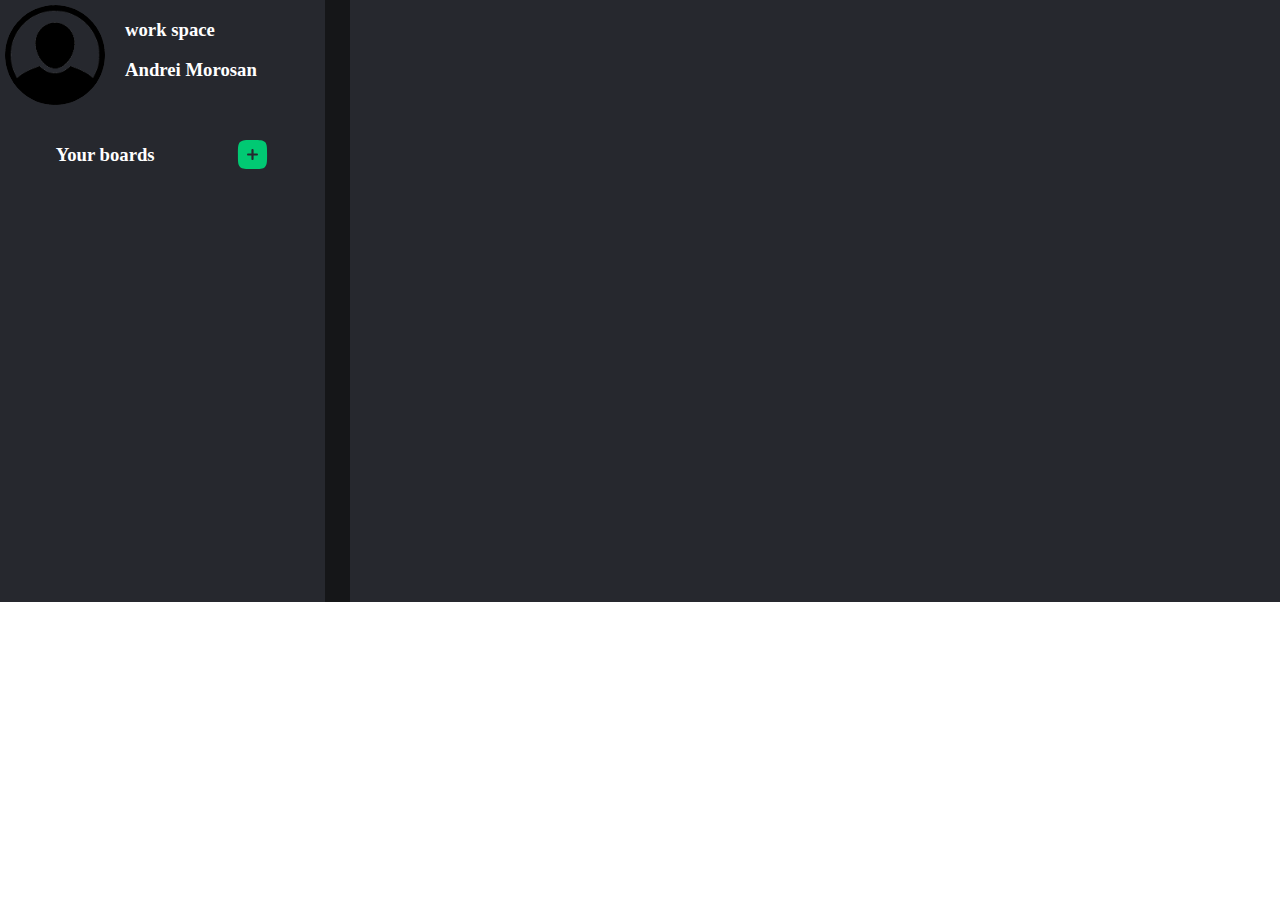
==== index.html @ 573fafa9 "finish the basic logic" ====
<!DOCTYPE html>
<html lang="en">
  <head>
    <meta charset="UTF-8" />
    <meta name="viewport" content="width=device-width, initial-scale=1.0" />
    <title>Document</title>
    <link rel="preconnect" href="https://fonts.googleapis.com" />
    <link rel="preconnect" href="https://fonts.gstatic.com" crossorigin />
    <link
      href="https://fonts.googleapis.com/css2?family=Prompt:wght@200&display=swap"
      rel="stylesheet"
    />
    <link rel="stylesheet" href="style.css" />
    <link rel="stylesheet" href="./style/tableList.css" />
  </head>
  <body>
    <div id="main-container">
      <div id="user-container">
        <div class="row-Dis" id="imgProfileName">
          <img src="./img/basic-user.png" alt="" class="img-user-circle" />
          <div>
            <h3>work space</h3>
            <h3>Andrei Morosan</h3>
          </div>
        </div>
        <div id="tableAdd">
          <div class="row-Dis" id="boardButton">
            <h3>Your boards</h3>
            <svg
              id="btnAdd"
              width="35px"
              height="35px"
              viewBox="0 0 24 24"
              fill="none"
              xmlns="http://www.w3.org/2000/svg"
            >
              <path
                fill-rule="evenodd"
                clip-rule="evenodd"
                d="M12 22C7.28595 22 4.92893 22 3.46447 20.5355C2 19.0711 2 16.714 2 12C2 7.28595 2 4.92893 3.46447 3.46447C4.92893 2 7.28595 2 12 2C16.714 2 19.0711 2 20.5355 3.46447C22 4.92893 22 7.28595 22 12C22 16.714 22 19.0711 20.5355 20.5355C19.0711 22 16.714 22 12 22ZM12 8.25C12.4142 8.25 12.75 8.58579 12.75 9V11.25H15C15.4142 11.25 15.75 11.5858 15.75 12C15.75 12.4142 15.4142 12.75 15 12.75H12.75L12.75 15C12.75 15.4142 12.4142 15.75 12 15.75C11.5858 15.75 11.25 15.4142 11.25 15V12.75H9C8.58579 12.75 8.25 12.4142 8.25 12C8.25 11.5858 8.58579 11.25 9 11.25H11.25L11.25 9C11.25 8.58579 11.5858 8.25 12 8.25Z"
                fill="#01c973"
              />
            </svg>
          </div>
          <div id="tableList">
              
          </div>
        </div>
      </div>
      <div id="table-container">
        <div id="addTableComponent">
          <svg
          id="btnAdd"
          width="35px"
          height="35px"
          viewBox="0 0 24 24"
          fill="none"
          xmlns="http://www.w3.org/2000/svg"
        >
          <path
            fill-rule="evenodd"
            clip-rule="evenodd"
            d="M12 22C7.28595 22 4.92893 22 3.46447 20.5355C2 19.0711 2 16.714 2 12C2 7.28595 2 4.92893 3.46447 3.46447C4.92893 2 7.28595 2 12 2C16.714 2 19.0711 2 20.5355 3.46447C22 4.92893 22 7.28595 22 12C22 16.714 22 19.0711 20.5355 20.5355C19.0711 22 16.714 22 12 22ZM12 8.25C12.4142 8.25 12.75 8.58579 12.75 9V11.25H15C15.4142 11.25 15.75 11.5858 15.75 12C15.75 12.4142 15.4142 12.75 15 12.75H12.75L12.75 15C12.75 15.4142 12.4142 15.75 12 15.75C11.5858 15.75 11.25 15.4142 11.25 15V12.75H9C8.58579 12.75 8.25 12.4142 8.25 12C8.25 11.5858 8.58579 11.25 9 11.25H11.25L11.25 9C11.25 8.58579 11.5858 8.25 12 8.25Z"
            fill="#01c973"
          />
        </svg>
        </div>
      
      </div>
    </div>
  </body>
  <script src="./scripts/main.js"></script>
  <script src="./scripts/tableList.js"></script>
  <script src="./webComponets/tableElement.js"></script>
  <script src="./webComponets/tableComponent.js"></script>
</html>
---- style.css ----
body {
  margin: 0;
}
h3 {
  color: white;
}
#main-container {
  width: 100%;
  min-height: 47vw;
  height: auto;
  background-color: #151618;
  display: grid;
  grid-template-columns: 0.7fr 2fr;
  gap: 25px;
 
}
#user-container {
  display: flex;
  flex-direction: column;

  height: auto;
  background-color: #26282e;
}
#imgProfileName {
  gap: 15px;
}

#tableAdd {
  display: flex;
  flex-direction: column;
  justify-content: center;
  align-items: center;
}
#tableList {
  width: 70%;
  min-height: 150px;
  height: auto;
  background-color: #151618;
  margin-top: 20px;
  border-top-left-radius: 15px;
  border-top-right-radius: 15px;
  border-bottom-left-radius: 15px;
  border-bottom-right-radius: 15px;

  display: flex;
  flex-direction: column;
  align-items: center;
  opacity: 0;
}
.newInput {
  margin-top: 15px;
  margin-bottom: 15px;
  align-self: center;
}

#boardButton {
  margin-top: 15px;
  justify-content: space-evenly;
  gap: 5rem;
  align-items: center;
}

#table-container {
  background-color: #26282e;
  display: flex;
  flex-direction: row;
  justify-content: start;
  align-items: center;
  gap: 30px;
  overflow: auto;
}
#addTableComponent {
  margin-top: 15px;
  margin-left: 15px;
  width: 180px;
  height: 300px;
  background-color: #151618;
  border-top-left-radius: 15px;
  border-top-right-radius: 15px;
  border-bottom-left-radius: 15px;
  border-bottom-right-radius: 15px;
  display: flex;
  flex-direction: column;
  justify-content: center;
  align-items: center;
  opacity: 0;
  
}

#btnAdd:hover{
    cursor:pointer;
      
    transform: scale(1.1);
}

.row-Dis {
  display: flex;
  flex-direction: row;
}
.img-user-circle {
  margin: 5px;
  width: 100px;
  border-radius: 50%;
}
---- style/tableList.css ----
.newInput{
    width: 70%;
    background-color: #151618;
    border: 1px solid #01c973;
    color: white;
}
.newInput:focus{
    border: 1px solid #01c973;
    outline:none;
}
.newh2{
    color: white;
    font-size: 1.2rem;
    font-family: 'Prompt', sans-serif;
}
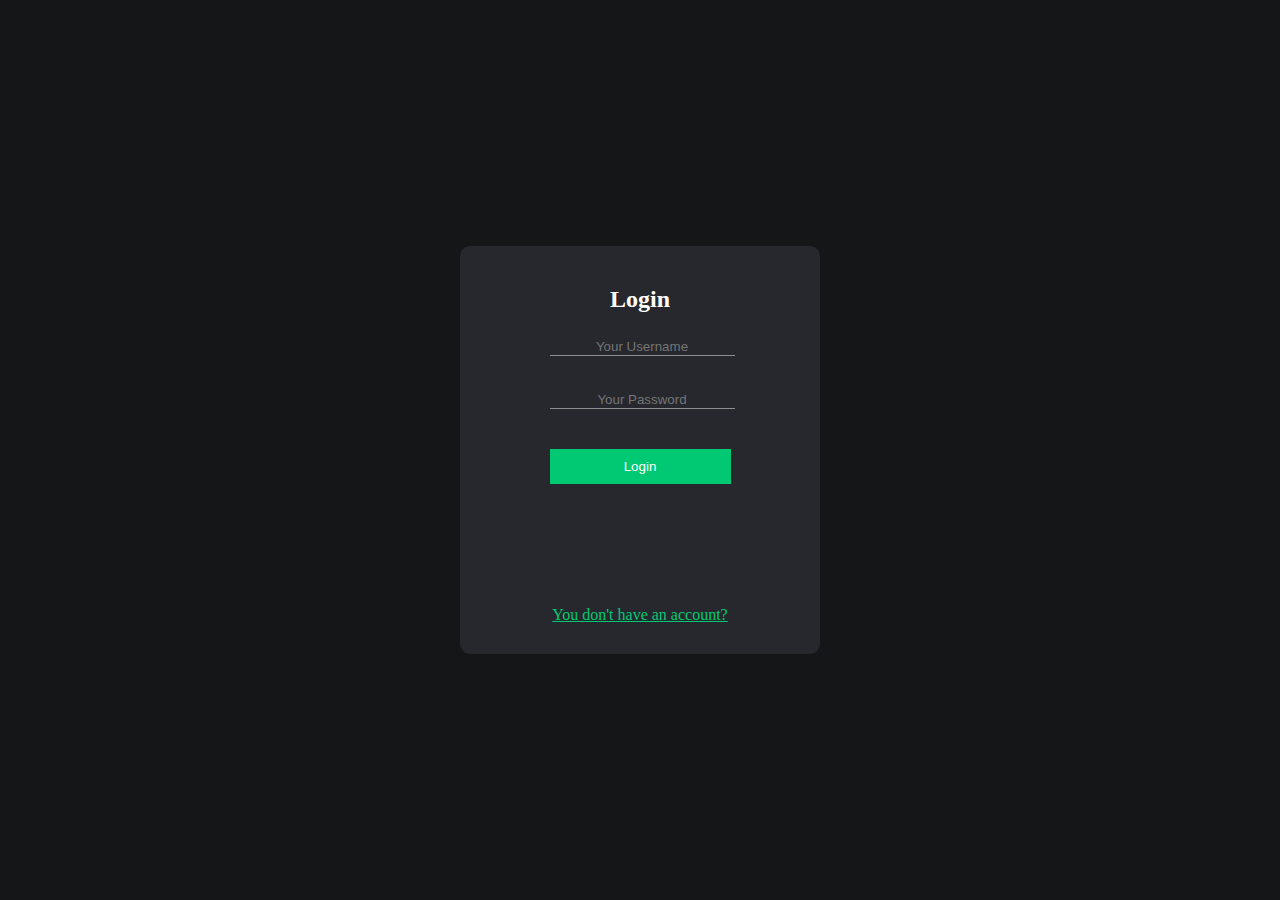
==== commit 1fa671a6: "creating the logic login and sign up logic" ====
--- a/index.html
+++ b/index.html
@@ -14,7 +14,33 @@
     <link rel="stylesheet" href="./style/tableList.css" />
   </head>
   <body>
-    <div id="main-container">
+    <div id="login-form">
+      <div id="login-container">
+        <h2>Login</h2>
+        <form id="loginForm">
+          <input
+            type="text"
+            id="username"
+            name="username"
+            required
+            placeholder="Your Username"
+          />
+          <br />
+
+          <input
+            type="password"
+            id="password"
+            name="password"
+            required
+            placeholder="Your Password"
+          />
+          <br />
+          <button type="submit">Login</button>
+        </form>
+        <a href="./Pages/SignUpPage.html" id="signUp">You don't have an account?</a>
+      </div>
+    </div>
+    <div id="main-container" style="display: none">
       <div id="user-container">
         <div class="row-Dis" id="imgProfileName">
           <img src="./img/basic-user.png" alt="" class="img-user-circle" />
@@ -42,35 +68,36 @@
               />
             </svg>
           </div>
-          <div id="tableList">
-              
-          </div>
+          <div id="tableList"></div>
         </div>
       </div>
       <div id="table-container">
         <div id="addTableComponent">
           <svg
-          id="btnAdd"
-          width="35px"
-          height="35px"
-          viewBox="0 0 24 24"
-          fill="none"
-          xmlns="http://www.w3.org/2000/svg"
-        >
-          <path
-            fill-rule="evenodd"
-            clip-rule="evenodd"
-            d="M12 22C7.28595 22 4.92893 22 3.46447 20.5355C2 19.0711 2 16.714 2 12C2 7.28595 2 4.92893 3.46447 3.46447C4.92893 2 7.28595 2 12 2C16.714 2 19.0711 2 20.5355 3.46447C22 4.92893 22 7.28595 22 12C22 16.714 22 19.0711 20.5355 20.5355C19.0711 22 16.714 22 12 22ZM12 8.25C12.4142 8.25 12.75 8.58579 12.75 9V11.25H15C15.4142 11.25 15.75 11.5858 15.75 12C15.75 12.4142 15.4142 12.75 15 12.75H12.75L12.75 15C12.75 15.4142 12.4142 15.75 12 15.75C11.5858 15.75 11.25 15.4142 11.25 15V12.75H9C8.58579 12.75 8.25 12.4142 8.25 12C8.25 11.5858 8.58579 11.25 9 11.25H11.25L11.25 9C11.25 8.58579 11.5858 8.25 12 8.25Z"
-            fill="#01c973"
-          />
-        </svg>
+            id="btnAdd"
+            width="35px"
+            height="35px"
+            viewBox="0 0 24 24"
+            fill="none"
+            xmlns="http://www.w3.org/2000/svg"
+          >
+            <path
+              fill-rule="evenodd"
+              clip-rule="evenodd"
+              d="M12 22C7.28595 22 4.92893 22 3.46447 20.5355C2 19.0711 2 16.714 2 12C2 7.28595 2 4.92893 3.46447 3.46447C4.92893 2 7.28595 2 12 2C16.714 2 19.0711 2 20.5355 3.46447C22 4.92893 22 7.28595 22 12C22 16.714 22 19.0711 20.5355 20.5355C19.0711 22 16.714 22 12 22ZM12 8.25C12.4142 8.25 12.75 8.58579 12.75 9V11.25H15C15.4142 11.25 15.75 11.5858 15.75 12C15.75 12.4142 15.4142 12.75 15 12.75H12.75L12.75 15C12.75 15.4142 12.4142 15.75 12 15.75C11.5858 15.75 11.25 15.4142 11.25 15V12.75H9C8.58579 12.75 8.25 12.4142 8.25 12C8.25 11.5858 8.58579 11.25 9 11.25H11.25L11.25 9C11.25 8.58579 11.5858 8.25 12 8.25Z"
+              fill="#01c973"
+            />
+          </svg>
         </div>
-      
       </div>
     </div>
   </body>
   <script src="./scripts/main.js"></script>
-  <script src="./scripts/tableList.js"></script>
+  <script src="./scripts/tableList.js" type="module"></script>
   <script src="./webComponets/tableElement.js"></script>
   <script src="./webComponets/tableComponent.js"></script>
+  <script src="./webComponets/columnTable.js"></script>
+  <script src="./webComponets/cardTable.js"></script>
+  <script type="module" src="./objects/tableListdata.js"></script>
+  <script src="./scripts/authenticationLogic.js"></script>
 </html>
--- a/style.css
+++ b/style.css
@@ -1,6 +1,115 @@
 body {
   margin: 0;
-}
+  background-color: #151618;
+  display: flex;
+  justify-content: center;
+  align-items: center;
+  height: 100vh;
+}
+#signUp-container{
+  width: 20rem;
+  margin: 0 auto;
+  text-align: center;
+}
+
+#signUp-form-div{
+  background-color: #151618;
+  display: flex;
+  flex-direction: column;
+  align-items: center;
+
+}
+
+/* Estilo para los campos de entrada */
+input[type="text"],
+input[type="email"],
+input[type="password"] {
+  margin: 5px 0;
+  width: 100%;
+  border: none;
+  border-bottom: solid rgb(143, 143, 143) 1px;
+
+  margin-bottom: 30px;
+
+  background: none;
+  color: rgba(255, 255, 255, 0.555);
+}
+
+/* Estilo para el botón de envío */
+button[type="submit"] {
+  width: 100%;
+  padding: 8px;
+  background-color: #26282e;
+  color: white;
+  border: none;
+  cursor: pointer;
+}
+
+/* Estilos adicionales según sea necesario */
+h2 {
+  font-size: 24px;
+  margin-bottom: 20px;
+}
+
+
+#login-form {
+  background-color: #26282e;
+  width: 20rem;
+  height: 23rem;
+  padding: 20px;
+  border-radius: 10px;
+}
+
+#login-container {
+  width: 100%;
+  display: flex;
+  flex-direction: column;
+  justify-content: center;
+  text-align: center;
+  align-items: center;
+  height: 100%;
+}
+
+#login-container h2{
+  color: white;
+  
+}
+
+input[type="text"],
+input[type="password"] {
+  margin: 5px 0;
+  width: 100%;
+  border: none;
+  border-bottom: solid rgb(143, 143, 143) 1px;
+
+  margin-bottom: 30px;
+
+  background: none;
+  color: rgba(255, 255, 255, 0.555);
+}
+::placeholder {
+  text-align: center;
+}
+
+button[type="submit"] {
+  background-color: #01c973;
+  color: white;
+  border: none;
+  padding: 10px 20px;
+  margin-top: 10px;
+  cursor: pointer;
+}
+
+button[type="submit"]:hover {
+  background-color: #009b5b;
+}
+#signUp{
+  color:#01c973;
+
+  margin-top: auto; /* Empuja el enlace hacia abajo */
+  margin-bottom: 10px;
+}
+
 h3 {
   color: white;
 }
@@ -8,11 +117,10 @@
   width: 100%;
   min-height: 47vw;
   height: auto;
-  background-color: #151618;
+
   display: grid;
   grid-template-columns: 0.7fr 2fr;
   gap: 25px;
- 
 }
 #user-container {
   display: flex;
@@ -84,13 +192,12 @@
   justify-content: center;
   align-items: center;
   opacity: 0;
-  
-}
-
-#btnAdd:hover{
-    cursor:pointer;
-      
-    transform: scale(1.1);
+}
+
+#btnAdd:hover {
+  cursor: pointer;
+
+  transform: scale(1.1);
 }
 
 .row-Dis {
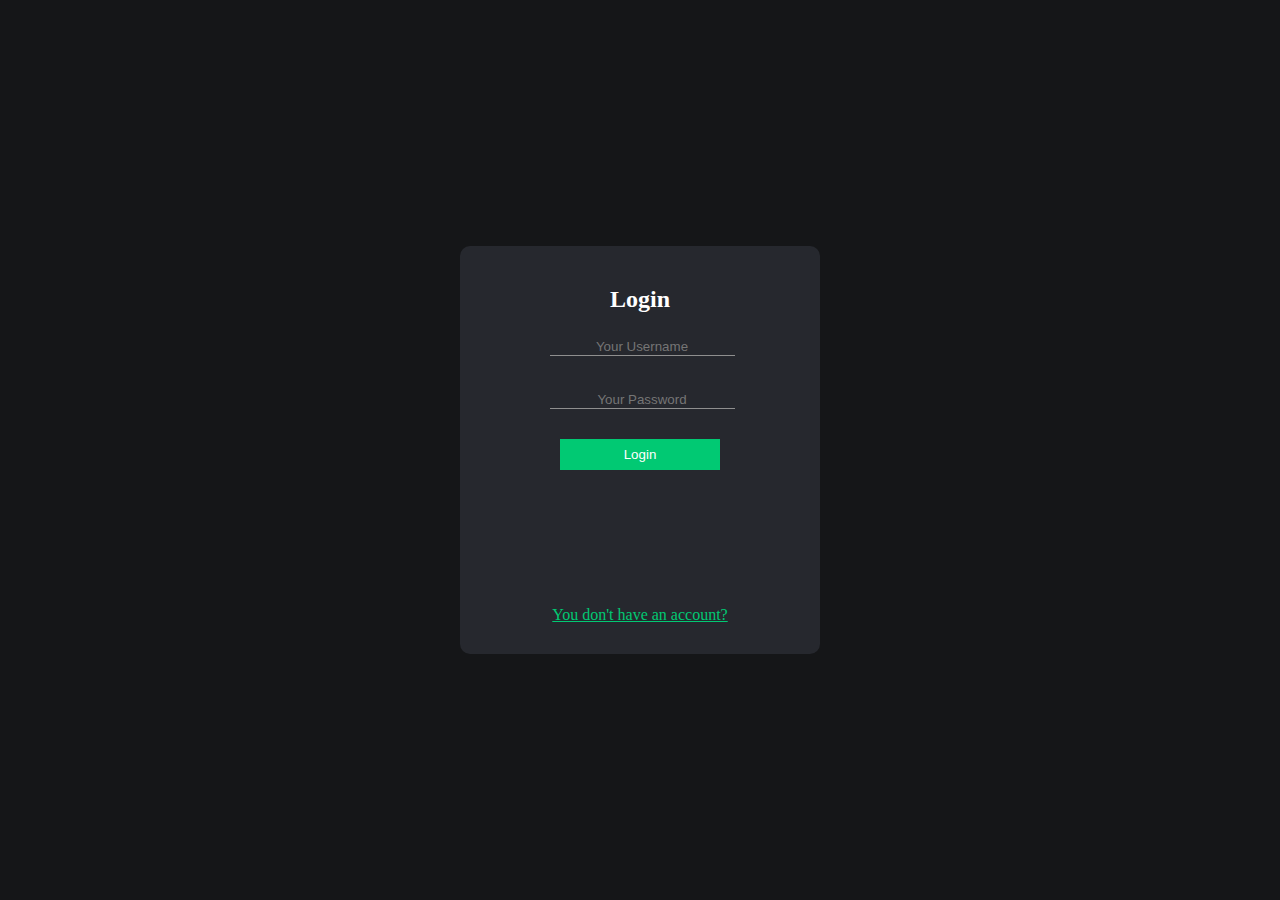
==== commit 96b95e04: "loggin and signUp page" ====
--- a/index.html
+++ b/index.html
@@ -35,8 +35,9 @@
             placeholder="Your Password"
           />
           <br />
-          <button type="submit">Login</button>
+          
         </form>
+        <button id="btnLoggin">Login</button>
         <a href="./Pages/SignUpPage.html" id="signUp">You don't have an account?</a>
       </div>
     </div>
@@ -99,5 +100,5 @@
   <script src="./webComponets/columnTable.js"></script>
   <script src="./webComponets/cardTable.js"></script>
   <script type="module" src="./objects/tableListdata.js"></script>
-  <script src="./scripts/authenticationLogic.js"></script>
+  
 </html>
--- a/style.css
+++ b/style.css
@@ -6,21 +6,27 @@
   align-items: center;
   height: 100vh;
 }
+h2{
+  color: white;
+}
 #signUp-container{
-  width: 20rem;
+  width: 75%;
   margin: 0 auto;
   text-align: center;
+
 }
 
 #signUp-form-div{
-  background-color: #151618;
-  display: flex;
-  flex-direction: column;
-  align-items: center;
-
-}
-
-/* Estilo para los campos de entrada */
+  width: 20rem;
+  background-color: #26282e;
+  display: flex;
+  flex-direction: column;
+  align-items: center;
+  
+
+}
+
+
 input[type="text"],
 input[type="email"],
 input[type="password"] {
@@ -35,17 +41,27 @@
   color: rgba(255, 255, 255, 0.555);
 }
 
-/* Estilo para el botón de envío */
-button[type="submit"] {
-  width: 100%;
+
+#btnSignUp {
+  width: 50%;
   padding: 8px;
-  background-color: #26282e;
-  color: white;
-  border: none;
-  cursor: pointer;
-}
-
-/* Estilos adicionales según sea necesario */
+  background-color: #01c973;
+  color: white;
+  border: none;
+  cursor: pointer;
+  margin-bottom: 10px;
+}
+#btnLoggin{
+  width: 50%;
+  padding: 8px;
+  background-color: #01c973;
+  color: white;
+  border: none;
+  cursor: pointer;
+  margin-bottom: 10px;
+}
+
+
 h2 {
   font-size: 24px;
   margin-bottom: 20px;
@@ -106,7 +122,7 @@
 #signUp{
   color:#01c973;
 
-  margin-top: auto; /* Empuja el enlace hacia abajo */
+  margin-top: auto; 
   margin-bottom: 10px;
 }
 
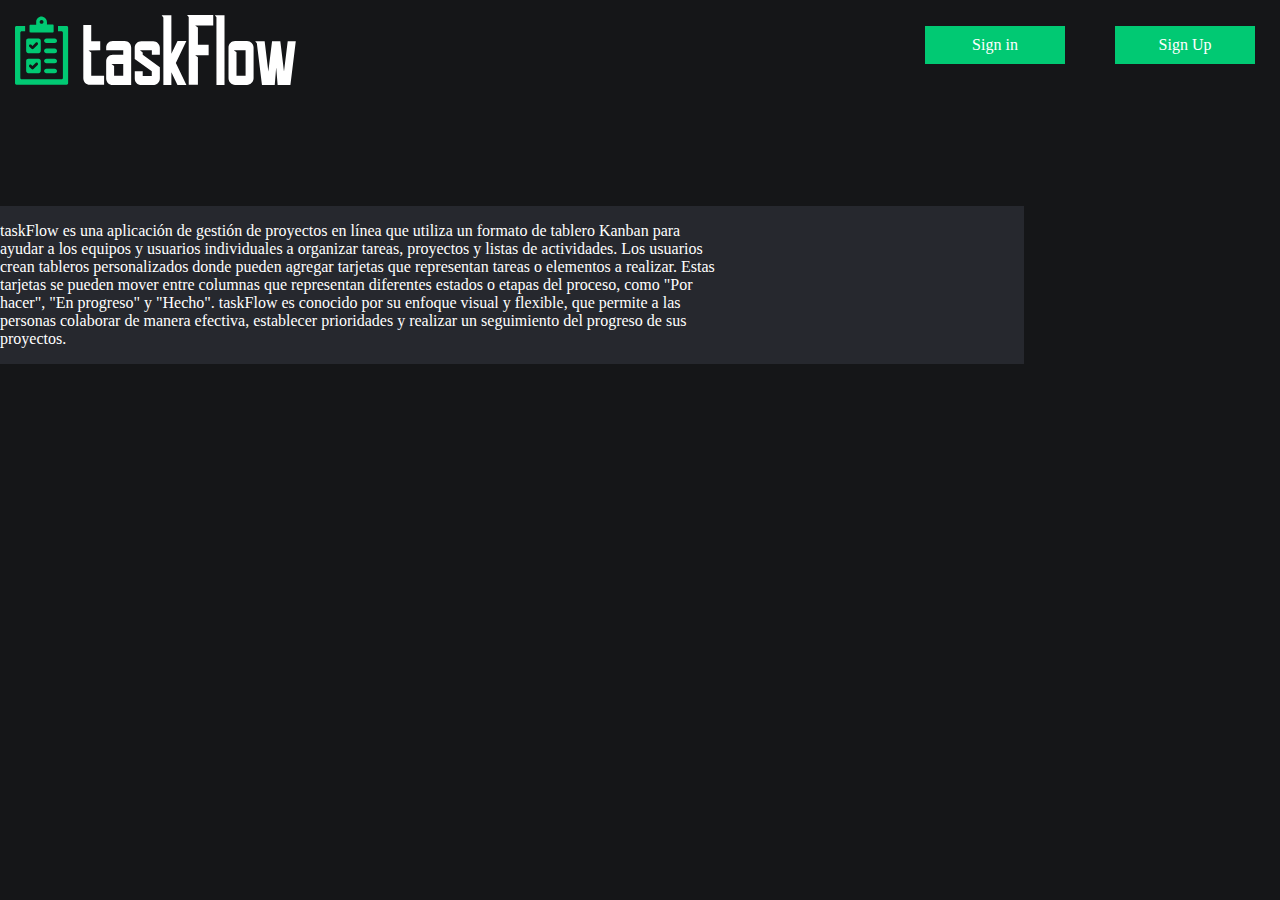
==== commit 6031b6b6: "creating homepage" ====
--- a/index.html
+++ b/index.html
@@ -3,102 +3,38 @@
   <head>
     <meta charset="UTF-8" />
     <meta name="viewport" content="width=device-width, initial-scale=1.0" />
-    <title>Document</title>
-    <link rel="preconnect" href="https://fonts.googleapis.com" />
-    <link rel="preconnect" href="https://fonts.gstatic.com" crossorigin />
-    <link
-      href="https://fonts.googleapis.com/css2?family=Prompt:wght@200&display=swap"
-      rel="stylesheet"
-    />
-    <link rel="stylesheet" href="style.css" />
+    <title>TaskFlow</title>
+  
+    <link rel="stylesheet" href="./style/main.css">
     <link rel="stylesheet" href="./style/tableList.css" />
   </head>
   <body>
-    <div id="login-form">
-      <div id="login-container">
-        <h2>Login</h2>
-        <form id="loginForm">
-          <input
-            type="text"
-            id="username"
-            name="username"
-            required
-            placeholder="Your Username"
-          />
-          <br />
-
-          <input
-            type="password"
-            id="password"
-            name="password"
-            required
-            placeholder="Your Password"
-          />
-          <br />
-          
-        </form>
-        <button id="btnLoggin">Login</button>
-        <a href="./Pages/SignUpPage.html" id="signUp">You don't have an account?</a>
-      </div>
-    </div>
-    <div id="main-container" style="display: none">
-      <div id="user-container">
-        <div class="row-Dis" id="imgProfileName">
-          <img src="./img/basic-user.png" alt="" class="img-user-circle" />
-          <div>
-            <h3>work space</h3>
-            <h3>Andrei Morosan</h3>
-          </div>
+    <div id="home-mainContaienr">
+      <div id="header">
+        <div id="logo">
+          <svg width="280.8" height="70.20968561941059" viewBox="0 0 369.99999999999994 92.51276239024898" class="css-1j8o68f"><defs id="SvgjsDefs3989"></defs><g id="SvgjsG3990" featurekey="symbolFeature-0" transform="matrix(0.9459459459459458,0,0,0.9459459459459458,-12.297297297297296,-0.3986031880249845)" fill="#01c973"><switch xmlns="http://www.w3.org/2000/svg"><foreignObject requiredExtensions="http://ns.adobe.com/AdobeIllustrator/10.0/" x="0" y="0" width="1" height="1"></foreignObject><g xmlns:i="http://ns.adobe.com/AdobeIllustrator/10.0/" i:extraneous="self"><g><path d="M53.5,36.4c0,1.7,1.4,3.2,3.2,3.2h11.6c1.7,0,3.2-1.4,3.2-3.2c0-1.8-1.4-3.2-3.2-3.2H56.7C55,33.2,53.5,34.6,53.5,36.4z"></path><path d="M68.3,47.2H56.7c-1.7,0-3.2,1.4-3.2,3.2c0,1.7,1.4,3.2,3.2,3.2h11.6c1.7,0,3.2-1.4,3.2-3.2     C71.5,48.7,70.1,47.2,68.3,47.2z"></path><path d="M68.3,61.3H56.7c-1.7,0-3.2,1.4-3.2,3.2c0,1.7,1.4,3.2,3.2,3.2h11.6c1.7,0,3.2-1.4,3.2-3.2     C71.5,62.7,70.1,61.3,68.3,61.3z"></path><path d="M68.3,75.3H56.7c-1.7,0-3.2,1.4-3.2,3.2c0,1.7,1.4,3.2,3.2,3.2h11.6c1.7,0,3.2-1.4,3.2-3.2     C71.5,76.7,70.1,75.3,68.3,75.3z"></path><path d="M31.5,53.6h14.4c1.6,0,3-1.3,3-3V36.2c0-1.6-1.3-3-3-3H31.5c-1.6,0-3,1.3-3,3v14.4C28.5,52.3,29.9,53.6,31.5,53.6z      M33,42c0.8-0.8,2-0.8,2.8,0l1.5,1.5l4.4-4.4c0.8-0.8,2-0.8,2.8,0c0.4,0.4,0.6,0.9,0.6,1.4c0,0.5-0.2,1-0.6,1.4c0,0,0,0,0,0     l-5.7,5.7c-0.4,0.4-0.9,0.6-1.4,0.6c-0.5,0-1-0.2-1.4-0.6L33,44.8C32.3,44.1,32.3,42.8,33,42z"></path><path d="M31.5,81.6h14.4c1.6,0,3-1.3,3-3V64.2c0-1.6-1.3-3-3-3H31.5c-1.6,0-3,1.3-3,3v14.4C28.5,80.3,29.9,81.6,31.5,81.6z      M33,70.1c0.8-0.8,2-0.8,2.8,0l1.5,1.5l4.4-4.4c0.8-0.8,2-0.8,2.8,0c0.4,0.4,0.6,0.9,0.6,1.4c0,0.5-0.2,1-0.6,1.4c0,0,0,0,0,0     l-5.7,5.7c-0.4,0.4-0.9,0.6-1.4,0.6c-0.5,0-1-0.2-1.4-0.6L33,72.9C32.3,72.1,32.3,70.8,33,70.1z"></path><path d="M85,15.8H72.9v7.3h4.8c1.1,0,2,0.9,2,2v63c0,1.1-0.9,2-2,2H22.4c-1.1,0-2-0.9-2-2v-63c0-1.1,0.9-2,2-2h4.7v-7.3H15     c-1.1,0-2,0.9-2,2v77.7c0,1.1,0.9,2,2,2h70c1.1,0,2-0.9,2-2V17.8C87,16.7,86.1,15.8,85,15.8z"></path><path d="M34.6,24.7h30.8c0.8,0,1.4-0.6,1.4-1.4v-8.1c0-0.8-0.6-1.4-1.4-1.4h-7.9v-3.5c0-3.6-2.4-6.9-5.9-7.6     c-4.8-1-9.1,2.7-9.1,7.4v3.8h-7.9c-0.8,0-1.4,0.6-1.4,1.4v8.1C33.2,24.1,33.8,24.7,34.6,24.7z M50,7.3c1.5,0,2.7,1.2,2.7,2.7     s-1.2,2.7-2.7,2.7c-1.5,0-2.7-1.2-2.7-2.7S48.5,7.3,50,7.3z"></path></g></g></switch></g><g id="SvgjsG3991" featurekey="nameFeature-0" transform="matrix(3.285851935322539,0,0,3.285851935322539,86.04613515214145,-39.27289606564369)" fill="#ffffff"><path d="M3.2888 26.15 l1.0963 0.80214 l0 9.3583 l5.1604 0 l0 3.6364 l-5.7219 0 c-1.4706 0 -2.6203 -1.1497 -2.6203 -2.6203 l0 -21.364 l3.1818 0 l0 6.5241 l3.6096 0 l0 3.6364 z M12.486671122994652 31.604300000000002 l1.0695 0.82888 l0 3.9037 l3.6631 0 l0 -4.7326 l-4.7326 0 z M20.401171122994654 25.053 l0 14.947 l0 0.026738 l-7.3797 -0.026738 c-1.4973 0 -2.6471 -1.1497 -2.6471 -2.6203 l0 -6.8182 c0 -1.4706 1.1497 -2.6203 2.6471 -2.6203 l4.1979 0 l0 -1.8449 l-6.8449 -0.026738 l0 -1.016 c0 -1.4973 1.1497 -2.6471 2.6471 -2.6471 l4.7594 0 c1.4706 0 2.6203 1.1497 2.6203 2.6471 z M24.46528342245989 22.46 l4.7861 0 c1.4171 0 2.6471 1.1765 2.6471 2.6203 l0 2.861 l-3.2086 0 l0 -1.8182 l-4.7594 0 l1.0963 0.82888 l0 0.9893 l6.8717 5 l0 4.4652 c0 1.4973 -1.2299 2.6471 -2.6471 2.6471 l-4.7861 0 c-1.4706 0 -2.6203 -1.1497 -2.6203 -2.6471 l0 -2.861 l3.1818 0 l0 1.8449 l3.6364 0 l0 -1.8449 l-6.8449 -4.9733 l0 -4.492 c0 -1.4706 1.1497 -2.6203 2.6471 -2.6203 z M36.52410213903743 27.46 l2.4599 -5.0802 l3.5561 0 l-4.2246 8.8235 l4.2513 8.8503 l-3.5829 0 l-2.4599 -5.107 l0 5.1337 l-3.2086 0 l0 -27.166 l-0.026738 0 l-0.66845 -0.82888 l3.9037 0 l0 15.374 z M43.475895721925134 12.780999999999999 l-0.66845 -0.82888 l10.508 0 l0 4.2246 l-7.246 0 l1.0963 0.82888 l0 6.8449 l4.3048 0 l0 4.2246 l-5.4011 0 l1.0963 0.82888 l0 11.043 l-3.6898 0 l0 -27.166 z M57.834244919786094 40.080214 l-3.2353 0 l0 -27.193 l-0.66845 -0.80214 l3.9037 0 l0 27.995 z M61.55076631016043 26.07 l1.0963 0.80214 l0 9.4385 l3.6364 0 l0 -10.241 l-4.7326 0 z M69.49186631016042 25.027 l0 12.326 c0 1.4171 -1.2299 2.6471 -2.6471 2.6471 l-4.7594 0 c-1.4973 0 -2.6471 -1.2299 -2.6471 -2.6471 l0 -12.326 c0 -1.4973 1.1497 -2.6471 2.6471 -2.6471 l4.7594 0 c1.4973 0 2.6471 1.2299 2.6471 2.6471 z M76.89843315508021 22.513 l3.3155 0 l1.4706 12.086 l1.4973 -12.086 l3.2353 0 l-2.1658 17.594 l-5.107 0 l-0.58824 -7.139 l-0.58824 7.139 l-5.107 0 l-2.0588 -16.791 l-0.66845 -0.80214 l3.7968 0 l1.4706 12.086 z"></path></g></svg>
         </div>
-        <div id="tableAdd">
-          <div class="row-Dis" id="boardButton">
-            <h3>Your boards</h3>
-            <svg
-              id="btnAdd"
-              width="35px"
-              height="35px"
-              viewBox="0 0 24 24"
-              fill="none"
-              xmlns="http://www.w3.org/2000/svg"
-            >
-              <path
-                fill-rule="evenodd"
-                clip-rule="evenodd"
-                d="M12 22C7.28595 22 4.92893 22 3.46447 20.5355C2 19.0711 2 16.714 2 12C2 7.28595 2 4.92893 3.46447 3.46447C4.92893 2 7.28595 2 12 2C16.714 2 19.0711 2 20.5355 3.46447C22 4.92893 22 7.28595 22 12C22 16.714 22 19.0711 20.5355 20.5355C19.0711 22 16.714 22 12 22ZM12 8.25C12.4142 8.25 12.75 8.58579 12.75 9V11.25H15C15.4142 11.25 15.75 11.5858 15.75 12C15.75 12.4142 15.4142 12.75 15 12.75H12.75L12.75 15C12.75 15.4142 12.4142 15.75 12 15.75C11.5858 15.75 11.25 15.4142 11.25 15V12.75H9C8.58579 12.75 8.25 12.4142 8.25 12C8.25 11.5858 8.58579 11.25 9 11.25H11.25L11.25 9C11.25 8.58579 11.5858 8.25 12 8.25Z"
-                fill="#01c973"
-              />
-            </svg>
-          </div>
-          <div id="tableList"></div>
+        <div>
+          <ul>
+            <li><a href="">Sign in </a></li>
+            <li><a href="./Pages/SignUpPage.html">Sign Up</a></li>
+          </ul>
         </div>
       </div>
-      <div id="table-container">
-        <div id="addTableComponent">
-          <svg
-            id="btnAdd"
-            width="35px"
-            height="35px"
-            viewBox="0 0 24 24"
-            fill="none"
-            xmlns="http://www.w3.org/2000/svg"
-          >
-            <path
-              fill-rule="evenodd"
-              clip-rule="evenodd"
-              d="M12 22C7.28595 22 4.92893 22 3.46447 20.5355C2 19.0711 2 16.714 2 12C2 7.28595 2 4.92893 3.46447 3.46447C4.92893 2 7.28595 2 12 2C16.714 2 19.0711 2 20.5355 3.46447C22 4.92893 22 7.28595 22 12C22 16.714 22 19.0711 20.5355 20.5355C19.0711 22 16.714 22 12 22ZM12 8.25C12.4142 8.25 12.75 8.58579 12.75 9V11.25H15C15.4142 11.25 15.75 11.5858 15.75 12C15.75 12.4142 15.4142 12.75 15 12.75H12.75L12.75 15C12.75 15.4142 12.4142 15.75 12 15.75C11.5858 15.75 11.25 15.4142 11.25 15V12.75H9C8.58579 12.75 8.25 12.4142 8.25 12C8.25 11.5858 8.58579 11.25 9 11.25H11.25L11.25 9C11.25 8.58579 11.5858 8.25 12 8.25Z"
-              fill="#01c973"
-            />
-          </svg>
+      <div id="mainContent">
+        <div>
+          <div class="divsMainContent" id="data-div">
+            <p>
+              taskFlow es una aplicación de gestión de proyectos en línea que utiliza un formato de tablero Kanban para ayudar a los equipos y usuarios individuales a organizar tareas, proyectos y listas de actividades. Los usuarios crean tableros personalizados donde pueden agregar tarjetas que representan tareas o elementos a realizar. Estas tarjetas se pueden mover entre columnas que representan diferentes estados o etapas del proceso, como "Por hacer", "En progreso" y "Hecho". taskFlow es conocido por su enfoque visual y flexible, que permite a las personas colaborar de manera efectiva, establecer prioridades y realizar un seguimiento del progreso de sus proyectos.</p>
+          </div>
+          <div class="divsMainContent">
+            <img src="https://luna1.co/f9f450.png" alt="" id="img-home">
+          </div>
         </div>
       </div>
     </div>
   </body>
   <script src="./scripts/main.js"></script>
-  <script src="./scripts/tableList.js" type="module"></script>
-  <script src="./webComponets/tableElement.js"></script>
-  <script src="./webComponets/tableComponent.js"></script>
-  <script src="./webComponets/columnTable.js"></script>
-  <script src="./webComponets/cardTable.js"></script>
-  <script type="module" src="./objects/tableListdata.js"></script>
+  
   
 </html>
--- a/style/main.css
+++ b/style/main.css
@@ -0,0 +1,74 @@
+/* background-color: #26282e;  back color table*/
+/* background-color: #151618; back color body */
+/* back color btn #01c973; */
+
+body {
+  margin: 0;
+  background-color: #151618;
+}
+#home-mainContaienr {
+  width: 100%;
+  height: 100vh;
+}
+#header {
+  display: flex;
+  flex-direction: row;
+  justify-content: space-between;
+}
+#header ul {
+  display: flex;
+  flex-direction: row;
+  justify-content: space-between;
+  gap: 50px;
+  padding-right: 25px;
+
+  list-style: none;
+}
+#header ul li {
+  padding: 10px 20px;
+  margin-top: 10px;
+  width: 100px;
+  background-color: #01c973;
+  text-align: center;
+}
+
+a {
+  text-decoration: none;
+  color: white;
+}
+
+#logo {
+  background-color: #151618;
+  padding-top: 15px;
+  padding-left: 15px;
+}
+
+#mainContent {
+  display: flex;
+  flex-direction: column;
+  justify-content: center;
+
+  width: 80%;
+  margin-top: 13vh;
+
+  background-color: #26282e;
+}
+
+#mainContent :first-child {
+  height: auto;
+
+  display: flex;
+  flex-direction: row;
+  gap: 7rem;
+}
+
+#img-home {
+  width: 100%;
+}
+#data-div {
+  width: 70%;
+  color: white;
+}
+
+.divsMainContent {
+}
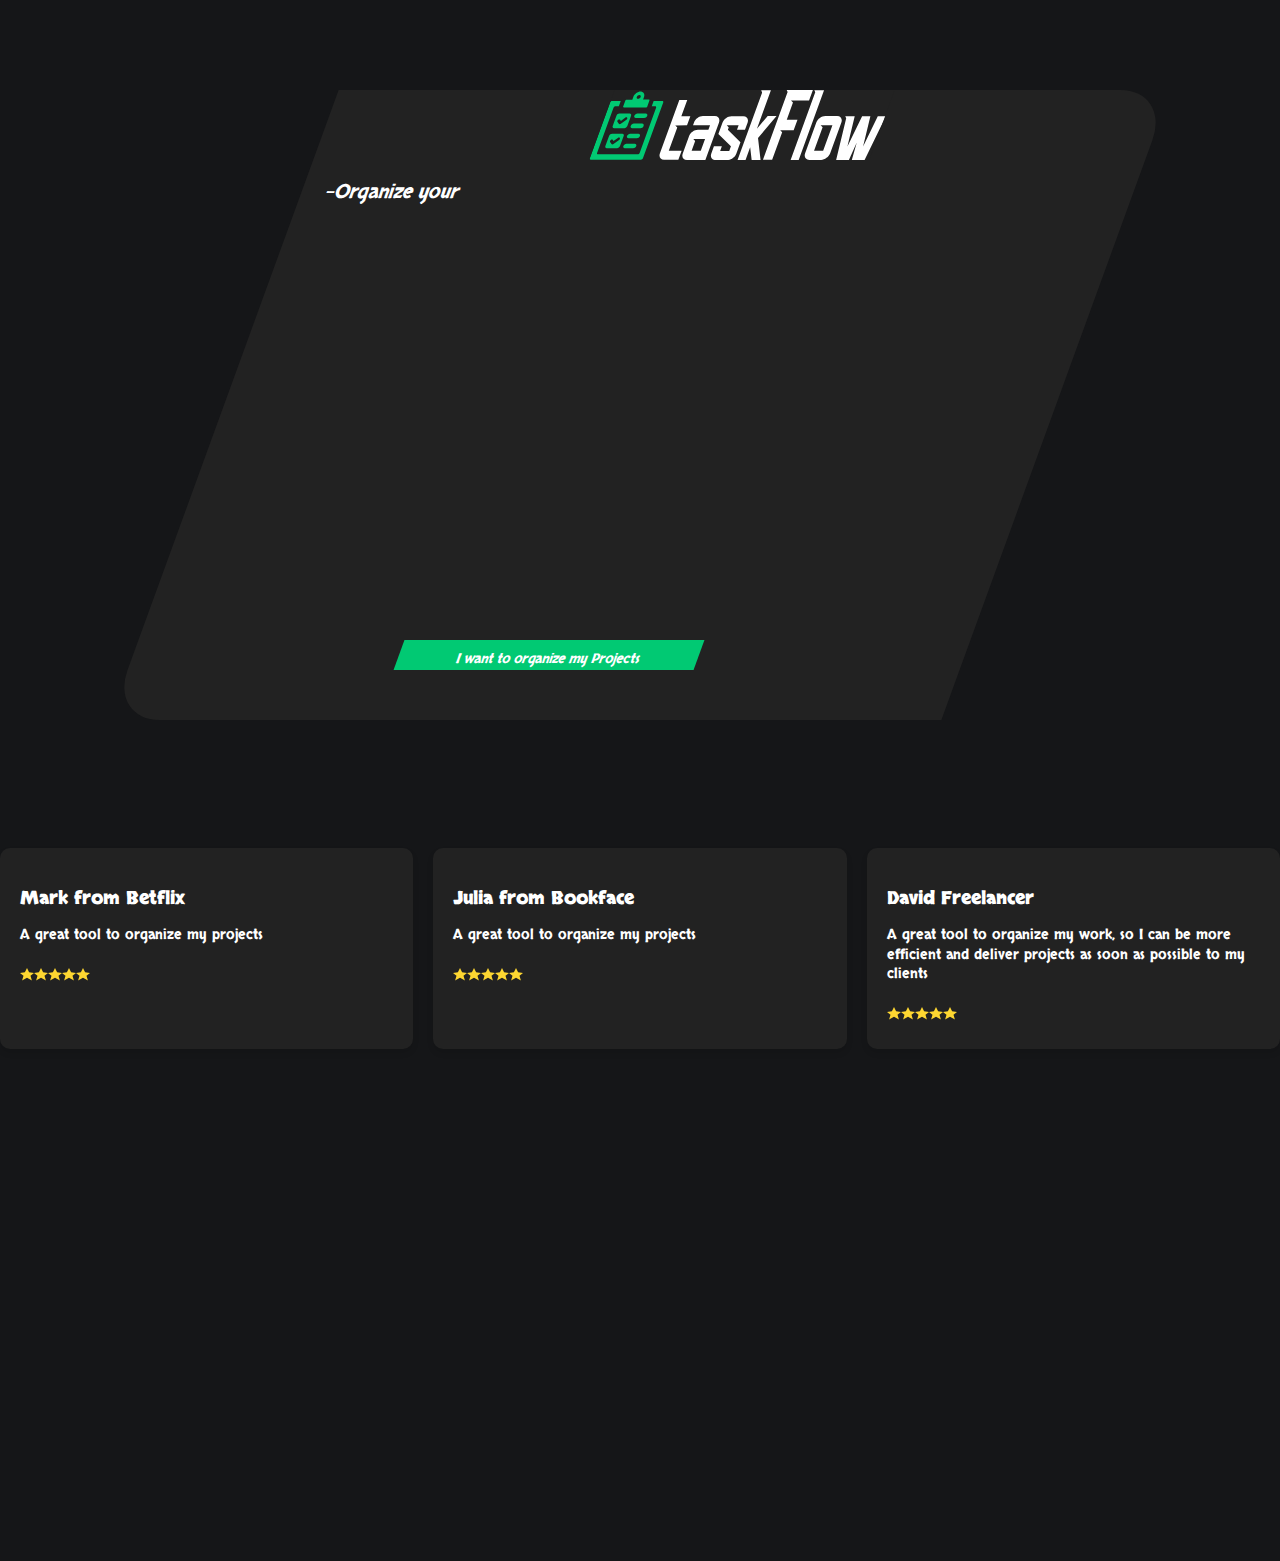
==== commit 97c32eeb: "working in the home page" ====
--- a/index.html
+++ b/index.html
@@ -4,37 +4,277 @@
     <meta charset="UTF-8" />
     <meta name="viewport" content="width=device-width, initial-scale=1.0" />
     <title>TaskFlow</title>
-  
-    <link rel="stylesheet" href="./style/main.css">
+    <link rel="preconnect" href="https://fonts.googleapis.com" />
+    <link rel="preconnect" href="https://fonts.gstatic.com" crossorigin />
+    <link
+      href="https://fonts.googleapis.com/css2?family=Prompt:wght@200&family=Skranji&display=swap"
+      rel="stylesheet"
+    />
+    <link rel="stylesheet" href="./style/main.css" />
     <link rel="stylesheet" href="./style/tableList.css" />
   </head>
   <body>
-    <div id="home-mainContaienr">
-      <div id="header">
-        <div id="logo">
-          <svg width="280.8" height="70.20968561941059" viewBox="0 0 369.99999999999994 92.51276239024898" class="css-1j8o68f"><defs id="SvgjsDefs3989"></defs><g id="SvgjsG3990" featurekey="symbolFeature-0" transform="matrix(0.9459459459459458,0,0,0.9459459459459458,-12.297297297297296,-0.3986031880249845)" fill="#01c973"><switch xmlns="http://www.w3.org/2000/svg"><foreignObject requiredExtensions="http://ns.adobe.com/AdobeIllustrator/10.0/" x="0" y="0" width="1" height="1"></foreignObject><g xmlns:i="http://ns.adobe.com/AdobeIllustrator/10.0/" i:extraneous="self"><g><path d="M53.5,36.4c0,1.7,1.4,3.2,3.2,3.2h11.6c1.7,0,3.2-1.4,3.2-3.2c0-1.8-1.4-3.2-3.2-3.2H56.7C55,33.2,53.5,34.6,53.5,36.4z"></path><path d="M68.3,47.2H56.7c-1.7,0-3.2,1.4-3.2,3.2c0,1.7,1.4,3.2,3.2,3.2h11.6c1.7,0,3.2-1.4,3.2-3.2     C71.5,48.7,70.1,47.2,68.3,47.2z"></path><path d="M68.3,61.3H56.7c-1.7,0-3.2,1.4-3.2,3.2c0,1.7,1.4,3.2,3.2,3.2h11.6c1.7,0,3.2-1.4,3.2-3.2     C71.5,62.7,70.1,61.3,68.3,61.3z"></path><path d="M68.3,75.3H56.7c-1.7,0-3.2,1.4-3.2,3.2c0,1.7,1.4,3.2,3.2,3.2h11.6c1.7,0,3.2-1.4,3.2-3.2     C71.5,76.7,70.1,75.3,68.3,75.3z"></path><path d="M31.5,53.6h14.4c1.6,0,3-1.3,3-3V36.2c0-1.6-1.3-3-3-3H31.5c-1.6,0-3,1.3-3,3v14.4C28.5,52.3,29.9,53.6,31.5,53.6z      M33,42c0.8-0.8,2-0.8,2.8,0l1.5,1.5l4.4-4.4c0.8-0.8,2-0.8,2.8,0c0.4,0.4,0.6,0.9,0.6,1.4c0,0.5-0.2,1-0.6,1.4c0,0,0,0,0,0     l-5.7,5.7c-0.4,0.4-0.9,0.6-1.4,0.6c-0.5,0-1-0.2-1.4-0.6L33,44.8C32.3,44.1,32.3,42.8,33,42z"></path><path d="M31.5,81.6h14.4c1.6,0,3-1.3,3-3V64.2c0-1.6-1.3-3-3-3H31.5c-1.6,0-3,1.3-3,3v14.4C28.5,80.3,29.9,81.6,31.5,81.6z      M33,70.1c0.8-0.8,2-0.8,2.8,0l1.5,1.5l4.4-4.4c0.8-0.8,2-0.8,2.8,0c0.4,0.4,0.6,0.9,0.6,1.4c0,0.5-0.2,1-0.6,1.4c0,0,0,0,0,0     l-5.7,5.7c-0.4,0.4-0.9,0.6-1.4,0.6c-0.5,0-1-0.2-1.4-0.6L33,72.9C32.3,72.1,32.3,70.8,33,70.1z"></path><path d="M85,15.8H72.9v7.3h4.8c1.1,0,2,0.9,2,2v63c0,1.1-0.9,2-2,2H22.4c-1.1,0-2-0.9-2-2v-63c0-1.1,0.9-2,2-2h4.7v-7.3H15     c-1.1,0-2,0.9-2,2v77.7c0,1.1,0.9,2,2,2h70c1.1,0,2-0.9,2-2V17.8C87,16.7,86.1,15.8,85,15.8z"></path><path d="M34.6,24.7h30.8c0.8,0,1.4-0.6,1.4-1.4v-8.1c0-0.8-0.6-1.4-1.4-1.4h-7.9v-3.5c0-3.6-2.4-6.9-5.9-7.6     c-4.8-1-9.1,2.7-9.1,7.4v3.8h-7.9c-0.8,0-1.4,0.6-1.4,1.4v8.1C33.2,24.1,33.8,24.7,34.6,24.7z M50,7.3c1.5,0,2.7,1.2,2.7,2.7     s-1.2,2.7-2.7,2.7c-1.5,0-2.7-1.2-2.7-2.7S48.5,7.3,50,7.3z"></path></g></g></switch></g><g id="SvgjsG3991" featurekey="nameFeature-0" transform="matrix(3.285851935322539,0,0,3.285851935322539,86.04613515214145,-39.27289606564369)" fill="#ffffff"><path d="M3.2888 26.15 l1.0963 0.80214 l0 9.3583 l5.1604 0 l0 3.6364 l-5.7219 0 c-1.4706 0 -2.6203 -1.1497 -2.6203 -2.6203 l0 -21.364 l3.1818 0 l0 6.5241 l3.6096 0 l0 3.6364 z M12.486671122994652 31.604300000000002 l1.0695 0.82888 l0 3.9037 l3.6631 0 l0 -4.7326 l-4.7326 0 z M20.401171122994654 25.053 l0 14.947 l0 0.026738 l-7.3797 -0.026738 c-1.4973 0 -2.6471 -1.1497 -2.6471 -2.6203 l0 -6.8182 c0 -1.4706 1.1497 -2.6203 2.6471 -2.6203 l4.1979 0 l0 -1.8449 l-6.8449 -0.026738 l0 -1.016 c0 -1.4973 1.1497 -2.6471 2.6471 -2.6471 l4.7594 0 c1.4706 0 2.6203 1.1497 2.6203 2.6471 z M24.46528342245989 22.46 l4.7861 0 c1.4171 0 2.6471 1.1765 2.6471 2.6203 l0 2.861 l-3.2086 0 l0 -1.8182 l-4.7594 0 l1.0963 0.82888 l0 0.9893 l6.8717 5 l0 4.4652 c0 1.4973 -1.2299 2.6471 -2.6471 2.6471 l-4.7861 0 c-1.4706 0 -2.6203 -1.1497 -2.6203 -2.6471 l0 -2.861 l3.1818 0 l0 1.8449 l3.6364 0 l0 -1.8449 l-6.8449 -4.9733 l0 -4.492 c0 -1.4706 1.1497 -2.6203 2.6471 -2.6203 z M36.52410213903743 27.46 l2.4599 -5.0802 l3.5561 0 l-4.2246 8.8235 l4.2513 8.8503 l-3.5829 0 l-2.4599 -5.107 l0 5.1337 l-3.2086 0 l0 -27.166 l-0.026738 0 l-0.66845 -0.82888 l3.9037 0 l0 15.374 z M43.475895721925134 12.780999999999999 l-0.66845 -0.82888 l10.508 0 l0 4.2246 l-7.246 0 l1.0963 0.82888 l0 6.8449 l4.3048 0 l0 4.2246 l-5.4011 0 l1.0963 0.82888 l0 11.043 l-3.6898 0 l0 -27.166 z M57.834244919786094 40.080214 l-3.2353 0 l0 -27.193 l-0.66845 -0.80214 l3.9037 0 l0 27.995 z M61.55076631016043 26.07 l1.0963 0.80214 l0 9.4385 l3.6364 0 l0 -10.241 l-4.7326 0 z M69.49186631016042 25.027 l0 12.326 c0 1.4171 -1.2299 2.6471 -2.6471 2.6471 l-4.7594 0 c-1.4973 0 -2.6471 -1.2299 -2.6471 -2.6471 l0 -12.326 c0 -1.4973 1.1497 -2.6471 2.6471 -2.6471 l4.7594 0 c1.4973 0 2.6471 1.2299 2.6471 2.6471 z M76.89843315508021 22.513 l3.3155 0 l1.4706 12.086 l1.4973 -12.086 l3.2353 0 l-2.1658 17.594 l-5.107 0 l-0.58824 -7.139 l-0.58824 7.139 l-5.107 0 l-2.0588 -16.791 l-0.66845 -0.80214 l3.7968 0 l1.4706 12.086 z"></path></g></svg>
+    <div class="hidden" id="site-header">
+      <div id="header"  >
+        <div class="logo">
+          <svg
+            width="280.8"
+            height="70.20968561941059"
+            viewBox="0 0 369.99999999999994 92.51276239024898"
+            class="css-1j8o68f"
+          >
+            <defs id="SvgjsDefs3989"></defs>
+            <g
+              id="SvgjsG3990"
+              featurekey="symbolFeature-0"
+              transform="matrix(0.9459459459459458,0,0,0.9459459459459458,-12.297297297297296,-0.3986031880249845)"
+              fill="#01c973"
+            >
+              <switch xmlns="http://www.w3.org/2000/svg">
+                <foreignObject
+                  requiredExtensions="http://ns.adobe.com/AdobeIllustrator/10.0/"
+                  x="0"
+                  y="0"
+                  width="1"
+                  height="1"
+                ></foreignObject>
+                <g
+                  xmlns:i="http://ns.adobe.com/AdobeIllustrator/10.0/"
+                  i:extraneous="self"
+                >
+                  <g>
+                    <path
+                      d="M53.5,36.4c0,1.7,1.4,3.2,3.2,3.2h11.6c1.7,0,3.2-1.4,3.2-3.2c0-1.8-1.4-3.2-3.2-3.2H56.7C55,33.2,53.5,34.6,53.5,36.4z"
+                    ></path>
+                    <path
+                      d="M68.3,47.2H56.7c-1.7,0-3.2,1.4-3.2,3.2c0,1.7,1.4,3.2,3.2,3.2h11.6c1.7,0,3.2-1.4,3.2-3.2     C71.5,48.7,70.1,47.2,68.3,47.2z"
+                    ></path>
+                    <path
+                      d="M68.3,61.3H56.7c-1.7,0-3.2,1.4-3.2,3.2c0,1.7,1.4,3.2,3.2,3.2h11.6c1.7,0,3.2-1.4,3.2-3.2     C71.5,62.7,70.1,61.3,68.3,61.3z"
+                    ></path>
+                    <path
+                      d="M68.3,75.3H56.7c-1.7,0-3.2,1.4-3.2,3.2c0,1.7,1.4,3.2,3.2,3.2h11.6c1.7,0,3.2-1.4,3.2-3.2     C71.5,76.7,70.1,75.3,68.3,75.3z"
+                    ></path>
+                    <path
+                      d="M31.5,53.6h14.4c1.6,0,3-1.3,3-3V36.2c0-1.6-1.3-3-3-3H31.5c-1.6,0-3,1.3-3,3v14.4C28.5,52.3,29.9,53.6,31.5,53.6z      M33,42c0.8-0.8,2-0.8,2.8,0l1.5,1.5l4.4-4.4c0.8-0.8,2-0.8,2.8,0c0.4,0.4,0.6,0.9,0.6,1.4c0,0.5-0.2,1-0.6,1.4c0,0,0,0,0,0     l-5.7,5.7c-0.4,0.4-0.9,0.6-1.4,0.6c-0.5,0-1-0.2-1.4-0.6L33,44.8C32.3,44.1,32.3,42.8,33,42z"
+                    ></path>
+                    <path
+                      d="M31.5,81.6h14.4c1.6,0,3-1.3,3-3V64.2c0-1.6-1.3-3-3-3H31.5c-1.6,0-3,1.3-3,3v14.4C28.5,80.3,29.9,81.6,31.5,81.6z      M33,70.1c0.8-0.8,2-0.8,2.8,0l1.5,1.5l4.4-4.4c0.8-0.8,2-0.8,2.8,0c0.4,0.4,0.6,0.9,0.6,1.4c0,0.5-0.2,1-0.6,1.4c0,0,0,0,0,0     l-5.7,5.7c-0.4,0.4-0.9,0.6-1.4,0.6c-0.5,0-1-0.2-1.4-0.6L33,72.9C32.3,72.1,32.3,70.8,33,70.1z"
+                    ></path>
+                    <path
+                      d="M85,15.8H72.9v7.3h4.8c1.1,0,2,0.9,2,2v63c0,1.1-0.9,2-2,2H22.4c-1.1,0-2-0.9-2-2v-63c0-1.1,0.9-2,2-2h4.7v-7.3H15     c-1.1,0-2,0.9-2,2v77.7c0,1.1,0.9,2,2,2h70c1.1,0,2-0.9,2-2V17.8C87,16.7,86.1,15.8,85,15.8z"
+                    ></path>
+                    <path
+                      d="M34.6,24.7h30.8c0.8,0,1.4-0.6,1.4-1.4v-8.1c0-0.8-0.6-1.4-1.4-1.4h-7.9v-3.5c0-3.6-2.4-6.9-5.9-7.6     c-4.8-1-9.1,2.7-9.1,7.4v3.8h-7.9c-0.8,0-1.4,0.6-1.4,1.4v8.1C33.2,24.1,33.8,24.7,34.6,24.7z M50,7.3c1.5,0,2.7,1.2,2.7,2.7     s-1.2,2.7-2.7,2.7c-1.5,0-2.7-1.2-2.7-2.7S48.5,7.3,50,7.3z"
+                    ></path>
+                  </g>
+                </g>
+              </switch>
+            </g>
+            <g
+              id="SvgjsG3991"
+              featurekey="nameFeature-0"
+              transform="matrix(3.285851935322539,0,0,3.285851935322539,86.04613515214145,-39.27289606564369)"
+              fill="#ffffff"
+            >
+              <path
+                d="M3.2888 26.15 l1.0963 0.80214 l0 9.3583 l5.1604 0 l0 3.6364 l-5.7219 0 c-1.4706 0 -2.6203 -1.1497 -2.6203 -2.6203 l0 -21.364 l3.1818 0 l0 6.5241 l3.6096 0 l0 3.6364 z M12.486671122994652 31.604300000000002 l1.0695 0.82888 l0 3.9037 l3.6631 0 l0 -4.7326 l-4.7326 0 z M20.401171122994654 25.053 l0 14.947 l0 0.026738 l-7.3797 -0.026738 c-1.4973 0 -2.6471 -1.1497 -2.6471 -2.6203 l0 -6.8182 c0 -1.4706 1.1497 -2.6203 2.6471 -2.6203 l4.1979 0 l0 -1.8449 l-6.8449 -0.026738 l0 -1.016 c0 -1.4973 1.1497 -2.6471 2.6471 -2.6471 l4.7594 0 c1.4706 0 2.6203 1.1497 2.6203 2.6471 z M24.46528342245989 22.46 l4.7861 0 c1.4171 0 2.6471 1.1765 2.6471 2.6203 l0 2.861 l-3.2086 0 l0 -1.8182 l-4.7594 0 l1.0963 0.82888 l0 0.9893 l6.8717 5 l0 4.4652 c0 1.4973 -1.2299 2.6471 -2.6471 2.6471 l-4.7861 0 c-1.4706 0 -2.6203 -1.1497 -2.6203 -2.6471 l0 -2.861 l3.1818 0 l0 1.8449 l3.6364 0 l0 -1.8449 l-6.8449 -4.9733 l0 -4.492 c0 -1.4706 1.1497 -2.6203 2.6471 -2.6203 z M36.52410213903743 27.46 l2.4599 -5.0802 l3.5561 0 l-4.2246 8.8235 l4.2513 8.8503 l-3.5829 0 l-2.4599 -5.107 l0 5.1337 l-3.2086 0 l0 -27.166 l-0.026738 0 l-0.66845 -0.82888 l3.9037 0 l0 15.374 z M43.475895721925134 12.780999999999999 l-0.66845 -0.82888 l10.508 0 l0 4.2246 l-7.246 0 l1.0963 0.82888 l0 6.8449 l4.3048 0 l0 4.2246 l-5.4011 0 l1.0963 0.82888 l0 11.043 l-3.6898 0 l0 -27.166 z M57.834244919786094 40.080214 l-3.2353 0 l0 -27.193 l-0.66845 -0.80214 l3.9037 0 l0 27.995 z M61.55076631016043 26.07 l1.0963 0.80214 l0 9.4385 l3.6364 0 l0 -10.241 l-4.7326 0 z M69.49186631016042 25.027 l0 12.326 c0 1.4171 -1.2299 2.6471 -2.6471 2.6471 l-4.7594 0 c-1.4973 0 -2.6471 -1.2299 -2.6471 -2.6471 l0 -12.326 c0 -1.4973 1.1497 -2.6471 2.6471 -2.6471 l4.7594 0 c1.4973 0 2.6471 1.2299 2.6471 2.6471 z M76.89843315508021 22.513 l3.3155 0 l1.4706 12.086 l1.4973 -12.086 l3.2353 0 l-2.1658 17.594 l-5.107 0 l-0.58824 -7.139 l-0.58824 7.139 l-5.107 0 l-2.0588 -16.791 l-0.66845 -0.80214 l3.7968 0 l1.4706 12.086 z"
+              ></path>
+            </g>
+          </svg>
         </div>
         <div>
           <ul>
-            <li><a href="">Sign in </a></li>
+            <li><a href="./Pages/userLogged.html">Sign in </a></li>
             <li><a href="./Pages/SignUpPage.html">Sign Up</a></li>
           </ul>
         </div>
       </div>
+  </div>
+    <div id="home-mainContaienr">
       <div id="mainContent">
-        <div>
-          <div class="divsMainContent" id="data-div">
+        <div id="logo-mainContent">
+          <svg
+            width="280.8"
+            height="70.20968561941059"
+            viewBox="0 0 369.99999999999994 92.51276239024898"
+            class="css-1j8o68f"
+          >
+            <defs id="SvgjsDefs3989"></defs>
+            <g
+              id="SvgjsG3990"
+              featurekey="symbolFeature-0"
+              transform="matrix(0.9459459459459458,0,0,0.9459459459459458,-12.297297297297296,-0.3986031880249845)"
+              fill="#01c973"
+            >
+              <switch xmlns="http://www.w3.org/2000/svg">
+                <foreignObject
+                  requiredExtensions="http://ns.adobe.com/AdobeIllustrator/10.0/"
+                  x="0"
+                  y="0"
+                  width="1"
+                  height="1"
+                ></foreignObject>
+                <g
+                  xmlns:i="http://ns.adobe.com/AdobeIllustrator/10.0/"
+                  i:extraneous="self"
+                >
+                  <g>
+                    <path
+                      d="M53.5,36.4c0,1.7,1.4,3.2,3.2,3.2h11.6c1.7,0,3.2-1.4,3.2-3.2c0-1.8-1.4-3.2-3.2-3.2H56.7C55,33.2,53.5,34.6,53.5,36.4z"
+                    ></path>
+                    <path
+                      d="M68.3,47.2H56.7c-1.7,0-3.2,1.4-3.2,3.2c0,1.7,1.4,3.2,3.2,3.2h11.6c1.7,0,3.2-1.4,3.2-3.2     C71.5,48.7,70.1,47.2,68.3,47.2z"
+                    ></path>
+                    <path
+                      d="M68.3,61.3H56.7c-1.7,0-3.2,1.4-3.2,3.2c0,1.7,1.4,3.2,3.2,3.2h11.6c1.7,0,3.2-1.4,3.2-3.2     C71.5,62.7,70.1,61.3,68.3,61.3z"
+                    ></path>
+                    <path
+                      d="M68.3,75.3H56.7c-1.7,0-3.2,1.4-3.2,3.2c0,1.7,1.4,3.2,3.2,3.2h11.6c1.7,0,3.2-1.4,3.2-3.2     C71.5,76.7,70.1,75.3,68.3,75.3z"
+                    ></path>
+                    <path
+                      d="M31.5,53.6h14.4c1.6,0,3-1.3,3-3V36.2c0-1.6-1.3-3-3-3H31.5c-1.6,0-3,1.3-3,3v14.4C28.5,52.3,29.9,53.6,31.5,53.6z      M33,42c0.8-0.8,2-0.8,2.8,0l1.5,1.5l4.4-4.4c0.8-0.8,2-0.8,2.8,0c0.4,0.4,0.6,0.9,0.6,1.4c0,0.5-0.2,1-0.6,1.4c0,0,0,0,0,0     l-5.7,5.7c-0.4,0.4-0.9,0.6-1.4,0.6c-0.5,0-1-0.2-1.4-0.6L33,44.8C32.3,44.1,32.3,42.8,33,42z"
+                    ></path>
+                    <path
+                      d="M31.5,81.6h14.4c1.6,0,3-1.3,3-3V64.2c0-1.6-1.3-3-3-3H31.5c-1.6,0-3,1.3-3,3v14.4C28.5,80.3,29.9,81.6,31.5,81.6z      M33,70.1c0.8-0.8,2-0.8,2.8,0l1.5,1.5l4.4-4.4c0.8-0.8,2-0.8,2.8,0c0.4,0.4,0.6,0.9,0.6,1.4c0,0.5-0.2,1-0.6,1.4c0,0,0,0,0,0     l-5.7,5.7c-0.4,0.4-0.9,0.6-1.4,0.6c-0.5,0-1-0.2-1.4-0.6L33,72.9C32.3,72.1,32.3,70.8,33,70.1z"
+                    ></path>
+                    <path
+                      d="M85,15.8H72.9v7.3h4.8c1.1,0,2,0.9,2,2v63c0,1.1-0.9,2-2,2H22.4c-1.1,0-2-0.9-2-2v-63c0-1.1,0.9-2,2-2h4.7v-7.3H15     c-1.1,0-2,0.9-2,2v77.7c0,1.1,0.9,2,2,2h70c1.1,0,2-0.9,2-2V17.8C87,16.7,86.1,15.8,85,15.8z"
+                    ></path>
+                    <path
+                      d="M34.6,24.7h30.8c0.8,0,1.4-0.6,1.4-1.4v-8.1c0-0.8-0.6-1.4-1.4-1.4h-7.9v-3.5c0-3.6-2.4-6.9-5.9-7.6     c-4.8-1-9.1,2.7-9.1,7.4v3.8h-7.9c-0.8,0-1.4,0.6-1.4,1.4v8.1C33.2,24.1,33.8,24.7,34.6,24.7z M50,7.3c1.5,0,2.7,1.2,2.7,2.7     s-1.2,2.7-2.7,2.7c-1.5,0-2.7-1.2-2.7-2.7S48.5,7.3,50,7.3z"
+                    ></path>
+                  </g>
+                </g>
+              </switch>
+            </g>
+            <g
+              id="SvgjsG3991"
+              featurekey="nameFeature-0"
+              transform="matrix(3.285851935322539,0,0,3.285851935322539,86.04613515214145,-39.27289606564369)"
+              fill="#ffffff"
+            >
+              <path
+                d="M3.2888 26.15 l1.0963 0.80214 l0 9.3583 l5.1604 0 l0 3.6364 l-5.7219 0 c-1.4706 0 -2.6203 -1.1497 -2.6203 -2.6203 l0 -21.364 l3.1818 0 l0 6.5241 l3.6096 0 l0 3.6364 z M12.486671122994652 31.604300000000002 l1.0695 0.82888 l0 3.9037 l3.6631 0 l0 -4.7326 l-4.7326 0 z M20.401171122994654 25.053 l0 14.947 l0 0.026738 l-7.3797 -0.026738 c-1.4973 0 -2.6471 -1.1497 -2.6471 -2.6203 l0 -6.8182 c0 -1.4706 1.1497 -2.6203 2.6471 -2.6203 l4.1979 0 l0 -1.8449 l-6.8449 -0.026738 l0 -1.016 c0 -1.4973 1.1497 -2.6471 2.6471 -2.6471 l4.7594 0 c1.4706 0 2.6203 1.1497 2.6203 2.6471 z M24.46528342245989 22.46 l4.7861 0 c1.4171 0 2.6471 1.1765 2.6471 2.6203 l0 2.861 l-3.2086 0 l0 -1.8182 l-4.7594 0 l1.0963 0.82888 l0 0.9893 l6.8717 5 l0 4.4652 c0 1.4973 -1.2299 2.6471 -2.6471 2.6471 l-4.7861 0 c-1.4706 0 -2.6203 -1.1497 -2.6203 -2.6471 l0 -2.861 l3.1818 0 l0 1.8449 l3.6364 0 l0 -1.8449 l-6.8449 -4.9733 l0 -4.492 c0 -1.4706 1.1497 -2.6203 2.6471 -2.6203 z M36.52410213903743 27.46 l2.4599 -5.0802 l3.5561 0 l-4.2246 8.8235 l4.2513 8.8503 l-3.5829 0 l-2.4599 -5.107 l0 5.1337 l-3.2086 0 l0 -27.166 l-0.026738 0 l-0.66845 -0.82888 l3.9037 0 l0 15.374 z M43.475895721925134 12.780999999999999 l-0.66845 -0.82888 l10.508 0 l0 4.2246 l-7.246 0 l1.0963 0.82888 l0 6.8449 l4.3048 0 l0 4.2246 l-5.4011 0 l1.0963 0.82888 l0 11.043 l-3.6898 0 l0 -27.166 z M57.834244919786094 40.080214 l-3.2353 0 l0 -27.193 l-0.66845 -0.80214 l3.9037 0 l0 27.995 z M61.55076631016043 26.07 l1.0963 0.80214 l0 9.4385 l3.6364 0 l0 -10.241 l-4.7326 0 z M69.49186631016042 25.027 l0 12.326 c0 1.4171 -1.2299 2.6471 -2.6471 2.6471 l-4.7594 0 c-1.4973 0 -2.6471 -1.2299 -2.6471 -2.6471 l0 -12.326 c0 -1.4973 1.1497 -2.6471 2.6471 -2.6471 l4.7594 0 c1.4973 0 2.6471 1.2299 2.6471 2.6471 z M76.89843315508021 22.513 l3.3155 0 l1.4706 12.086 l1.4973 -12.086 l3.2353 0 l-2.1658 17.594 l-5.107 0 l-0.58824 -7.139 l-0.58824 7.139 l-5.107 0 l-2.0588 -16.791 l-0.66845 -0.80214 l3.7968 0 l1.4706 12.086 z"
+              ></path>
+            </g>
+          </svg>
+        </div>
+        <div id="text-div"></div>
+        <button class="btn-green">I want to organize my Projects</button>
+      </div>
+
+      <div id="ReviewClients" class="dark-theme">
+        <div class="card-Clients">
+          <div>
+            <h3>Mark from Betflix</h3>
+            <p>A great tool to organize my projects</p>
+            <div class="star-rating">
+              <svg
+                xmlns="http://www.w3.org/2000/svg"
+                width="100"
+                height="20"
+                viewBox="0 0 100 20"
+              >
+                <polygon
+                  points="10,0 13,6 20,7 15,11 17,18 10,14 3,18 5,11 0,7 7,6"
+                  fill="#FED731"
+                />
+                <polygon
+                  points="30,0 33,6 40,7 35,11 37,18 30,14 23,18 25,11 20,7 27,6"
+                  fill="#FED731"
+                />
+                <polygon
+                  points="50,0 53,6 60,7 55,11 57,18 50,14 43,18 45,11 40,7 47,6"
+                  fill="#FED731"
+                />
+                <polygon
+                  points="70,0 73,6 80,7 75,11 77,18 70,14 63,18 65,11 60,7 67,6"
+                  fill="#FED731"
+                />
+                <polygon
+                  points="90,0 93,6 100,7 95,11 97,18 90,14 83,18 85,11 80,7 87,6"
+                  fill="#FED731"
+                />
+              </svg>
+            </div>
+          </div>
+        </div>
+        <div class="card-Clients">
+          <div>
+            <h3>Julia from Bookface</h3>
+            <p>A great tool to organize my projects</p>
+            <div class="star-rating">
+              <svg
+                xmlns="http://www.w3.org/2000/svg"
+                width="100"
+                height="20"
+                viewBox="0 0 100 20"
+              >
+                <polygon
+                  points="10,0 13,6 20,7 15,11 17,18 10,14 3,18 5,11 0,7 7,6"
+                  fill="#FED731"
+                />
+                <polygon
+                  points="30,0 33,6 40,7 35,11 37,18 30,14 23,18 25,11 20,7 27,6"
+                  fill="#FED731"
+                />
+                <polygon
+                  points="50,0 53,6 60,7 55,11 57,18 50,14 43,18 45,11 40,7 47,6"
+                  fill="#FED731"
+                />
+                <polygon
+                  points="70,0 73,6 80,7 75,11 77,18 70,14 63,18 65,11 60,7 67,6"
+                  fill="#FED731"
+                />
+                <polygon
+                  points="90,0 93,6 100,7 95,11 97,18 90,14 83,18 85,11 80,7 87,6"
+                  fill="#FED731"
+                />
+              </svg>
+            </div>
+          </div>
+        </div>
+        <div class="card-Clients">
+          <div>
+            <h3>David Freelancer</h3>
             <p>
-              taskFlow es una aplicación de gestión de proyectos en línea que utiliza un formato de tablero Kanban para ayudar a los equipos y usuarios individuales a organizar tareas, proyectos y listas de actividades. Los usuarios crean tableros personalizados donde pueden agregar tarjetas que representan tareas o elementos a realizar. Estas tarjetas se pueden mover entre columnas que representan diferentes estados o etapas del proceso, como "Por hacer", "En progreso" y "Hecho". taskFlow es conocido por su enfoque visual y flexible, que permite a las personas colaborar de manera efectiva, establecer prioridades y realizar un seguimiento del progreso de sus proyectos.</p>
-          </div>
-          <div class="divsMainContent">
-            <img src="https://luna1.co/f9f450.png" alt="" id="img-home">
+              A great tool to organize my work, so I can be more efficient and
+              deliver projects as soon as possible to my clients
+            </p>
+            <div class="star-rating">
+              <svg
+                xmlns="http://www.w3.org/2000/svg"
+                width="100"
+                height="20"
+                viewBox="0 0 100 20"
+              >
+                <polygon
+                  points="10,0 13,6 20,7 15,11 17,18 10,14 3,18 5,11 0,7 7,6"
+                  fill="#FED731"
+                />
+                <polygon
+                  points="30,0 33,6 40,7 35,11 37,18 30,14 23,18 25,11 20,7 27,6"
+                  fill="#FED731"
+                />
+                <polygon
+                  points="50,0 53,6 60,7 55,11 57,18 50,14 43,18 45,11 40,7 47,6"
+                  fill="#FED731"
+                />
+                <polygon
+                  points="70,0 73,6 80,7 75,11 77,18 70,14 63,18 65,11 60,7 67,6"
+                  fill="#FED731"
+                />
+                <polygon
+                  points="90,0 93,6 100,7 95,11 97,18 90,14 83,18 85,11 80,7 87,6"
+                  fill="#FED731"
+                />
+              </svg>
+            </div>
           </div>
         </div>
       </div>
     </div>
   </body>
   <script src="./scripts/main.js"></script>
-  
-  
 </html>
--- a/style/main.css
+++ b/style/main.css
@@ -1,20 +1,45 @@
 /* background-color: #26282e;  back color table*/
 /* background-color: #151618; back color body */
 /* back color btn #01c973; */
+*{
+  font-family: 'Prompt', sans-serif;
+  font-family: 'Skranji', cursive; 
+}
 
+#header {
+  display: flex;
+  flex-direction: row;
+  justify-content: space-between;
+  position: fixed;
+  top: 0;
+  left: 0;
+  width: 100%;
+  background-color: #151618; /* Color de fondo del encabezado */
+  color: #fff; /* Color del texto del encabezado */
+  padding: 10px 0;
+  text-align: center;
+  z-index: 1000; 
+  transition: opacity 0.7s linear; 
+}
+.hidden{
+  display: none;
+  
+}
 body {
   margin: 0;
   background-color: #151618;
 }
 #home-mainContaienr {
   width: 100%;
-  height: 100vh;
+  height: auto;
+  margin-bottom: 40%;
+  display: flex;
+  flex-direction: column;
+  justify-content: center;
+  align-items: center;
 }
-#header {
-  display: flex;
-  flex-direction: row;
-  justify-content: space-between;
-}
+
+
 #header ul {
   display: flex;
   flex-direction: row;
@@ -37,21 +62,52 @@
   color: white;
 }
 
-#logo {
-  background-color: #151618;
+.logo {
+  
   padding-top: 15px;
   padding-left: 15px;
 }
-
+#logo-mainContent{
+  background-color: #222;
+  align-self: center;
+  
+}
+#text-div{
+  margin-left: 25px;
+}
+.paragraf-text{
+  color: white;
+  font-size: 1.2rem;
+ 
+ 
+}
+.btn-green{
+  padding: 10px 20px;
+  margin-top: 10px;
+  height: 30px;
+  width: 300px;
+  color: white;
+  background-color: #01c973;
+  text-align: center;
+  align-self: center;
+  border: 0;
+  margin-top: auto; 
+  margin-bottom: 50px;
+  
+}
+.btn-green:hover{
+  cursor: pointer;
+}
 #mainContent {
   display: flex;
   flex-direction: column;
-  justify-content: center;
-
-  width: 80%;
-  margin-top: 13vh;
-
-  background-color: #26282e;
+  
+  height: 70vh;
+  width: 65%;
+  margin-top: 10vh;
+  background-color: #222;
+  border-radius: 0 50px 0 50px; 
+  transform: skew(-20deg); 
 }
 
 #mainContent :first-child {
@@ -70,5 +126,48 @@
   color: white;
 }
 
-.divsMainContent {
+
+
+
+
+
+#ReviewClients {
+  display: flex;
+  flex-wrap: row;
+  justify-content: space-between;
+  gap: 20px;
+  margin-top: 10%;
 }
+
+
+.card-Clients {
+  background-color: #222;
+  color: #fff;
+  border-radius: 10px;
+  padding: 20px;
+  width: calc(33.33% - 20px);
+  box-shadow: 0 4px 6px rgba(0, 0, 0, 0.1);
+}
+
+.card-Clients h3 {
+  font-size: 18px;
+  margin-bottom: 10px;
+}
+
+.card-Clients p {
+  font-size: 14px;
+  line-height: 1.4;
+  margin-bottom: 15px;
+}
+
+
+.star-rating {
+  display: flex;
+  align-items: center;
+}
+
+.star-rating svg {
+  width: 70px;
+  height: 30px;
+  margin-right: 4px;
+}
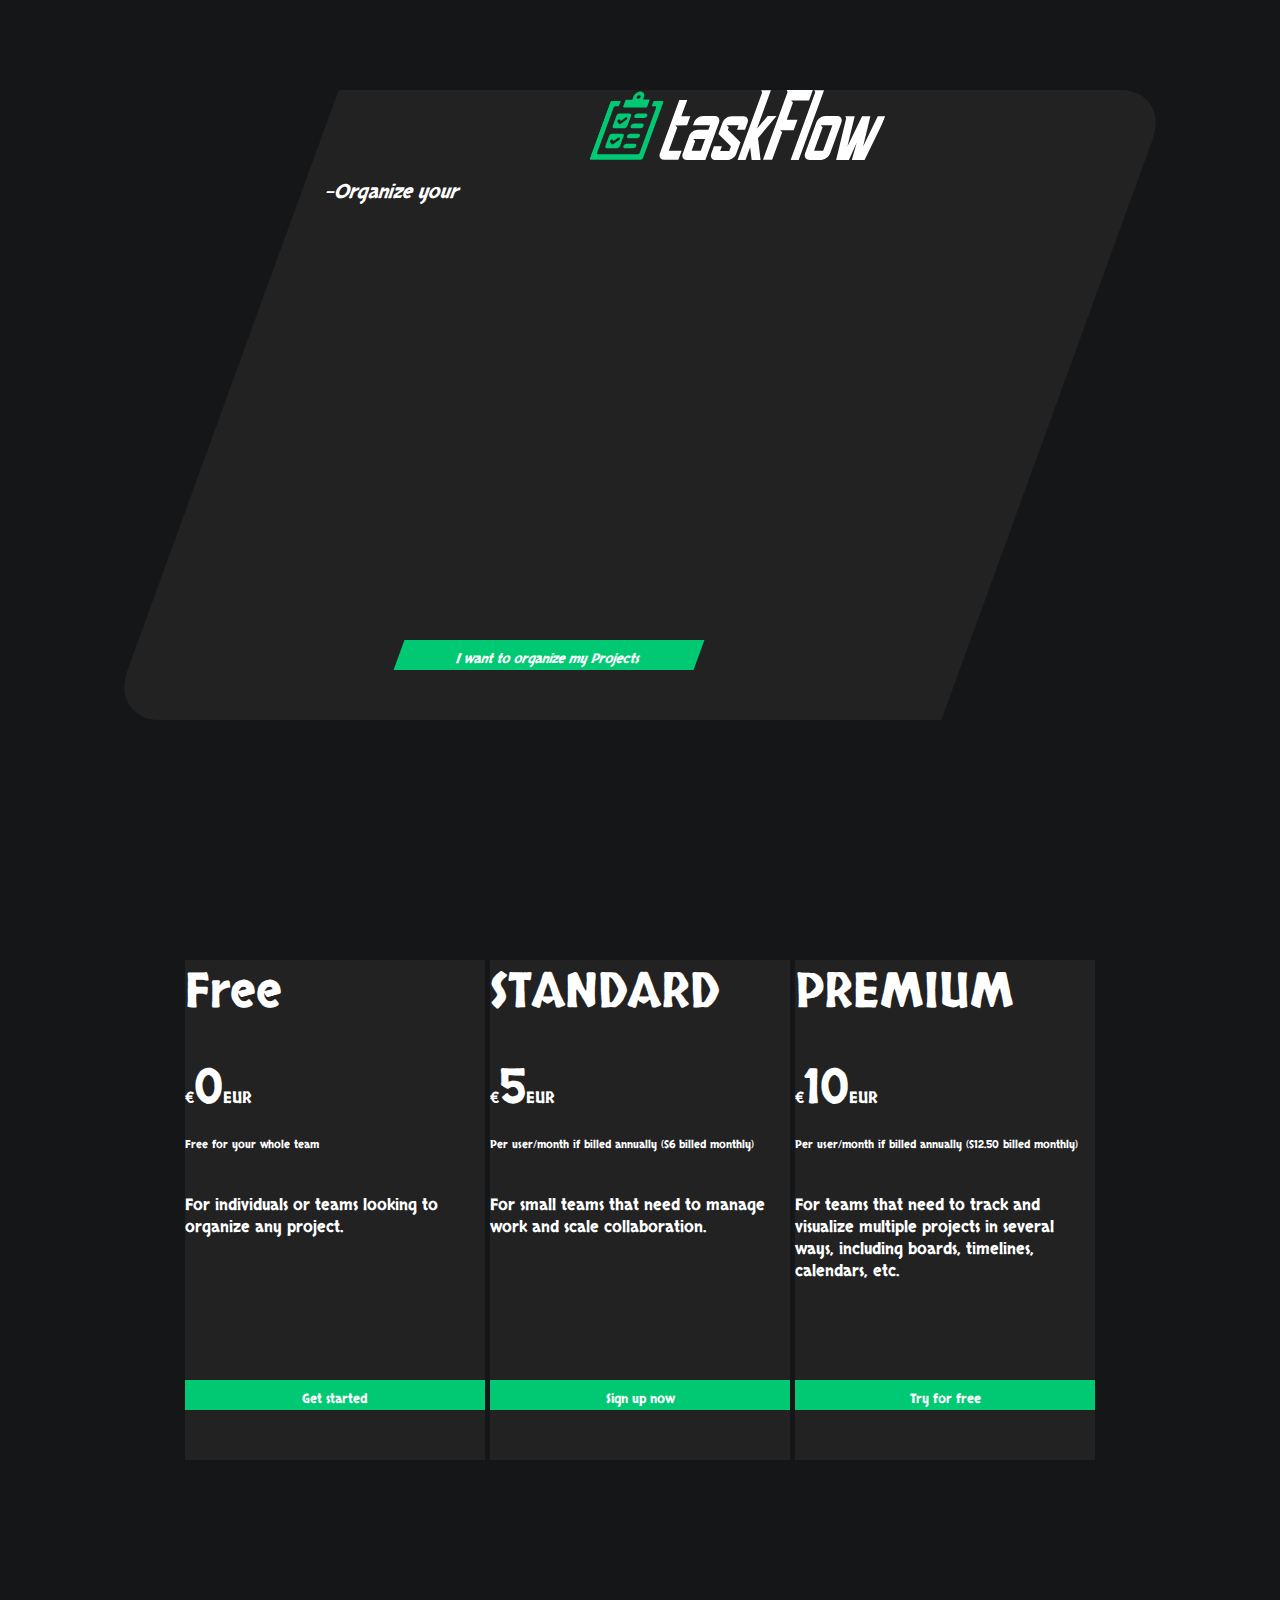
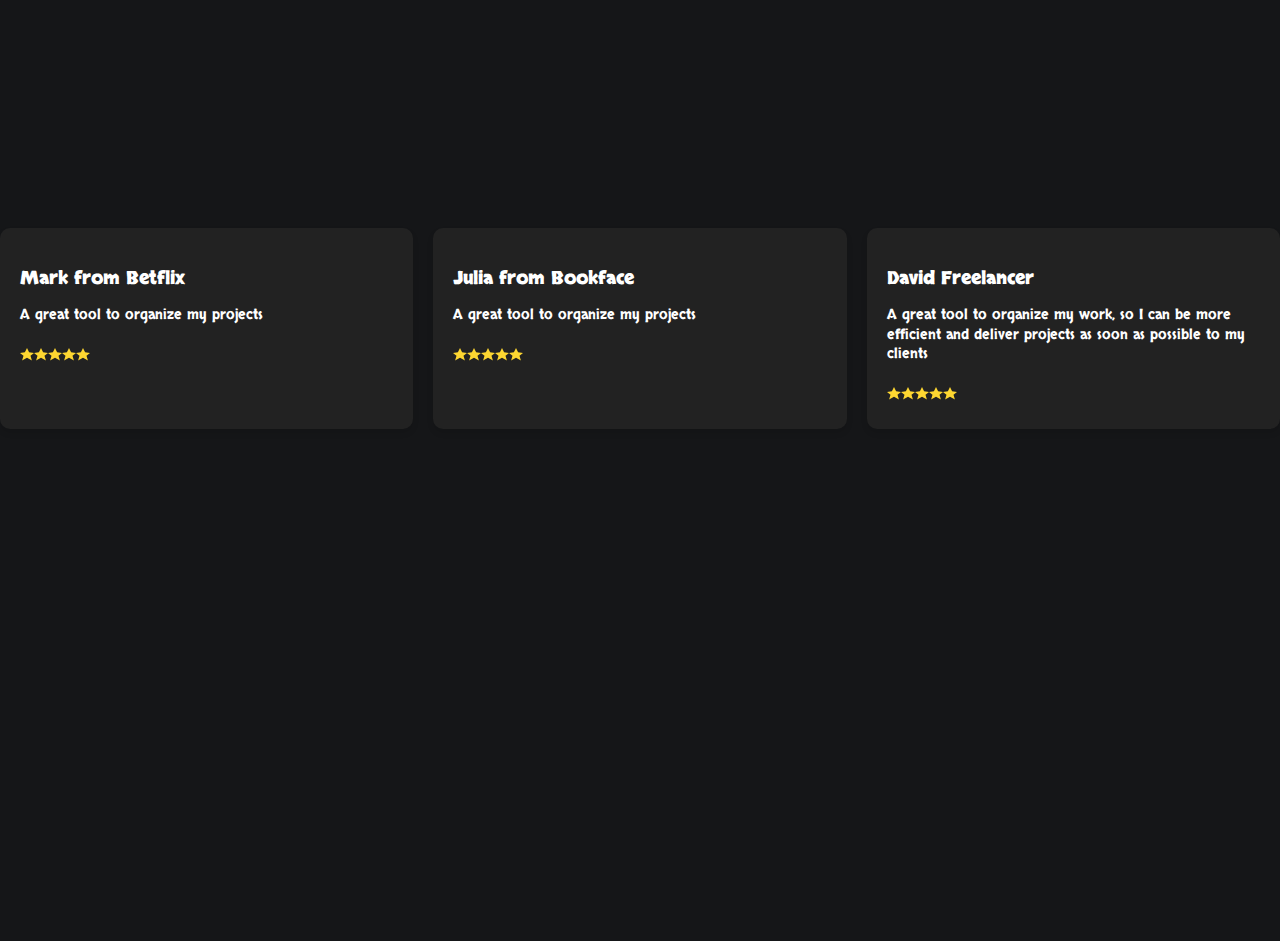
==== commit 094aacd1: "mobile app css" ====
--- a/index.html
+++ b/index.html
@@ -15,7 +15,7 @@
   </head>
   <body>
     <div class="hidden" id="site-header">
-      <div id="header"  >
+      <div id="header">
         <div class="logo">
           <svg
             width="280.8"
@@ -90,8 +90,9 @@
           </ul>
         </div>
       </div>
-  </div>
-    <div id="home-mainContaienr">
+    
+    </div>
+    <div id="home-mainContaiener">
       <div id="mainContent">
         <div id="logo-mainContent">
           <svg
@@ -163,7 +164,35 @@
         <div id="text-div"></div>
         <button class="btn-green">I want to organize my Projects</button>
       </div>
-
+      <div class="card-container">
+        <div class="card-pay">
+          <span>Free</span>
+          <div>
+            <p>€<span>0</span>EUR</p>
+            <p class="little-font">Free for your whole team</p>
+          </div>
+          <p>For individuals or teams looking to organize any project.</p>
+          <button class="btn-green">Get started</button>
+        </div>
+        <div class="card-pay">
+          <span>STANDARD</span>
+          <div>
+            <p>€<span>5</span>EUR</p>
+            <p class="little-font">Per user/month if billed annually ($6 billed monthly)</p>
+          </div>
+          <p>For small teams that need to manage work and scale collaboration.</p>
+          <button class="btn-green">Sign up now</button>
+        </div>
+        <div class="card-pay">
+          <span>PREMIUM</span>
+          <div>
+            <p>€<span>10</span>EUR</p>
+            <p class="little-font">Per user/month if billed annually ($12.50 billed monthly)</p>
+          </div>
+          <p>For teams that need to track and visualize multiple projects in several ways, including boards, timelines, calendars, etc.</p>
+          <button class="btn-green">Try for free</button>
+        </div>
+      </div>
       <div id="ReviewClients" class="dark-theme">
         <div class="card-Clients">
           <div>
--- a/style/main.css
+++ b/style/main.css
@@ -29,7 +29,7 @@
   margin: 0;
   background-color: #151618;
 }
-#home-mainContaienr {
+#home-mainContaiener {
   width: 100%;
   height: auto;
   margin-bottom: 40%;
@@ -37,6 +37,7 @@
   flex-direction: column;
   justify-content: center;
   align-items: center;
+  gap: 15rem ;
 }
 
 
@@ -171,3 +172,92 @@
   height: 30px;
   margin-right: 4px;
 }
+
+
+.card-pay{
+  width: 300px;
+  height: 500px;
+  display: flex;
+  flex-direction: column;
+  justify-content: start;
+  gap: 15px;
+  color: white;
+  background-color: #222;
+}
+.card-pay span{
+  font-size: 3rem;
+}
+.little-font{
+  font-size: 0.7rem;
+}
+.card-container{
+  display: flex;
+  flex-direction: row;
+  justify-content: center;
+  gap: 5px;
+}
+
+
+@media only screen and (max-width: 425px) {
+  #mainContent{
+    display: flex;
+    flex-direction: column;
+    
+    height: auto;
+    width: 100%;
+    margin-top: 0;
+    background-color: #222; 
+    border-radius: 0; 
+    transform: skew(0);
+  }
+  .card-container{
+    display: flex;
+    flex-direction: column;
+  }
+
+  #ReviewClients{
+    display: flex;
+    flex-direction: column;
+    justify-content: center;
+  }
+  .card-Clients{
+    align-self: center;
+    width: 70%;
+  }
+  
+
+
+
+}
+@media (min-width: 427px) and (max-width: 790px){
+  #home-mainContaiener{
+    display: flex;
+    flex-direction: column;
+    justify-content: center;
+  }
+  #mainContent{
+    margin-top: 3rem;
+    display: flex;
+    flex-direction: column;
+  
+    
+    height: auto;
+    width: 90%;
+    
+    background-color: #222; 
+    border-radius: 0; 
+    transform: skew(0);
+  }
+  .card-container{
+    display: flex;
+    flex-direction: column;
+  }
+
+  #ReviewClients{
+    display: flex;
+    flex-direction: row;
+    justify-content: center;
+    
+    width: 90%;
+  }
+}